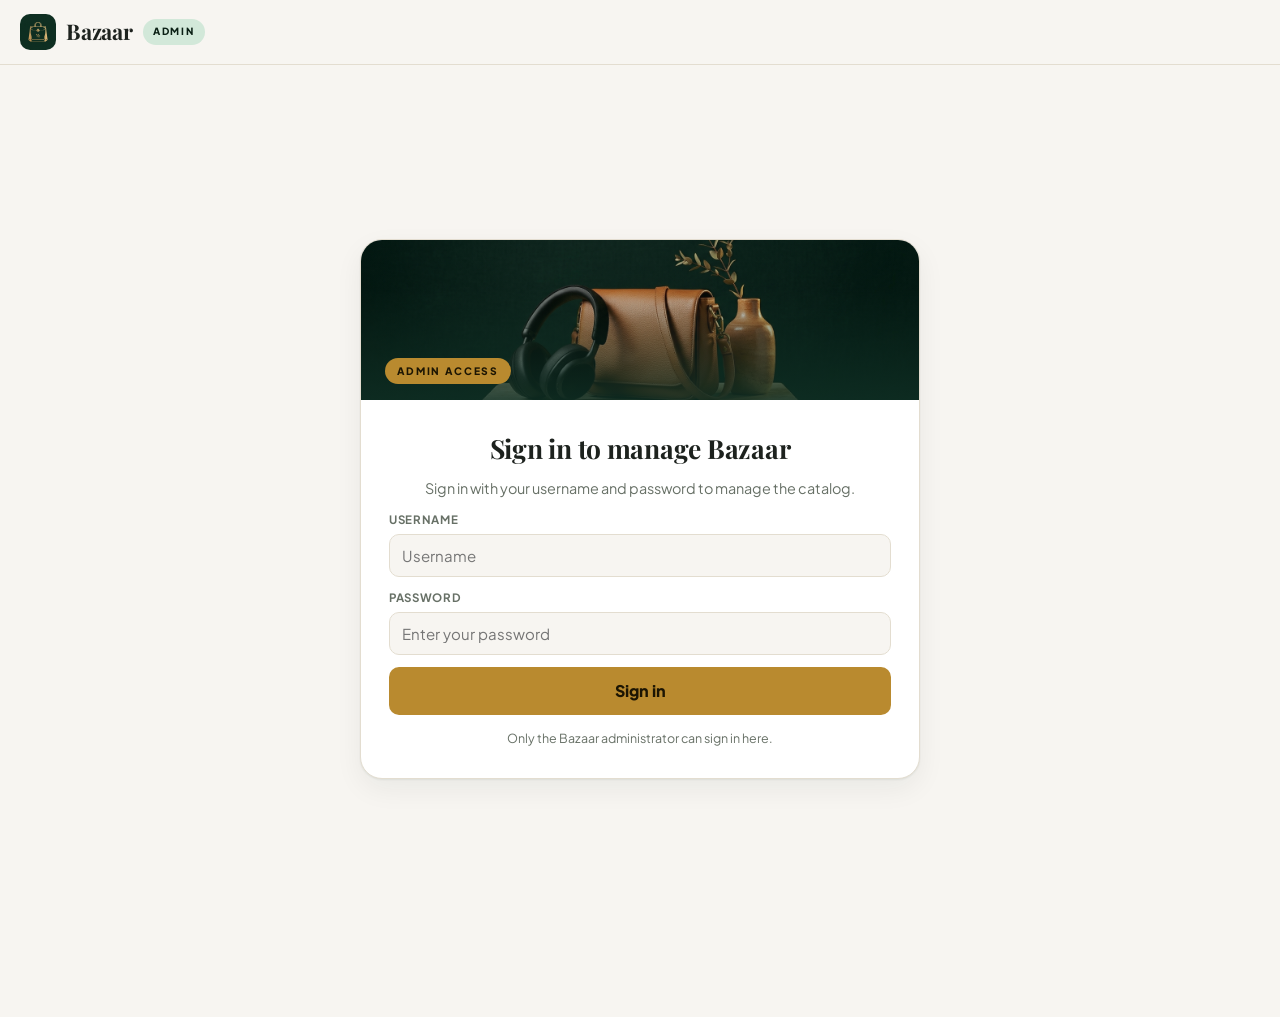
==== web/admin/index.html @ e6d373ba "Admin: swap Google sign-in for username+password via Supabase Auth - Admin login: 2 fields (Username" ====
<!DOCTYPE html>
<html lang="en">
<head>
<meta charset="UTF-8" />
<meta name="viewport" content="width=device-width, initial-scale=1.0" />
<title>Bazaar — Admin Portal</title>
<meta name="description" content="Bazaar store admin portal: manage products — add, edit and delete, with images." />
<link rel="preconnect" href="https://fonts.googleapis.com" />
<link rel="preconnect" href="https://fonts.gstatic.com" crossorigin />
<link href="https://fonts.googleapis.com/css2?family=Playfair+Display:wght@500;600;700&family=Plus+Jakarta+Sans:wght@400;500;600;700;800&display=swap" rel="stylesheet" />
<link rel="stylesheet" href="style.css" />
</head>
<body>

<header class="site-header">
  <div class="header-inner">
    <a class="brand" href="#/">
      <img src="assets/img_bazaar_icon.jpg" alt="Bazaar icon" />
      Bazaar <span class="brand-tag">Admin</span>
    </a>
    <nav class="nav-tabs" id="nav-tabs" aria-label="Admin"></nav>
  </div>
</header>

<main class="page" id="app"></main>

<div class="toast" id="toast" role="status" aria-live="polite"></div>

<script src="assets/vendor/supabase.js"></script>
<script type="module" src="app.js"></script>
</body>
</html>
---- web/admin/style.css ----
/* ===== Bazaar admin portal ===== */
:root {
  --bg: #f7f5f1;
  --surface: #ffffff;
  --surface-2: #efe9df;
  --ink: #1d221e;
  --muted: #677066;
  --line: #e3ddd0;
  --primary: #14281d;
  --primary-ink: #f5f2e8;
  --primary-container: #d2e8d9;
  --primary-container-ink: #0a1f14;
  --gold: #b98a2f;
  --gold-container: #f6e7c8;
  --gold-container-ink: #2b1e05;
  --terracotta: #b95c3a;
  --terracotta-container: #f8ddd2;
  --terracotta-ink: #3a1205;
  --radius-sm: 10px;
  --radius-md: 16px;
  --radius-lg: 22px;
  --shadow-card: 0 1px 2px rgba(20,40,29,0.07), 0 10px 28px rgba(20,40,29,0.06);
  --font-display: "Playfair Display", Georgia, serif;
  --font-body: "Plus Jakarta Sans", -apple-system, BlinkMacSystemFont, "Segoe UI", sans-serif;
}

@media (prefers-color-scheme: dark) {
  :root {
    --bg: #101512;
    --surface: #18211c;
    --surface-2: #212b25;
    --ink: #e9e6de;
    --muted: #aab4ac;
    --line: #2c362f;
    --primary: #8cd5a9;
    --primary-ink: #0a1f14;
    --primary-container: #14281d;
    --primary-container-ink: #d2e8d9;
    --gold: #e5c47f;
    --gold-container: #2b1e05;
    --gold-container-ink: #f6e7c8;
    --terracotta: #e89a7b;
    --terracotta-container: #3a1205;
    --terracotta-ink: #f8ddd2;
    --shadow-card: 0 1px 2px rgba(0,0,0,0.4), 0 10px 30px rgba(0,0,0,0.35);
  }
}

* { box-sizing: border-box; }

body {
  margin: 0;
  background: var(--bg);
  color: var(--ink);
  font-family: var(--font-body);
  -webkit-font-smoothing: antialiased;
  line-height: 1.55;
}

button { font-family: inherit; cursor: pointer; }
img { max-width: 100%; display: block; }

.site-header {
  position: sticky; top: 0; z-index: 50;
  background: color-mix(in srgb, var(--bg) 84%, transparent);
  backdrop-filter: blur(14px);
  -webkit-backdrop-filter: blur(14px);
  border-bottom: 1px solid var(--line);
}
.header-inner {
  max-width: 1280px; margin: 0 auto; padding: 0 20px;
  height: 64px; display: flex; align-items: center; gap: 14px;
}
.brand {
  display: flex; align-items: center; gap: 10px; text-decoration: none; 
  color: var(--ink); font-family: var(--font-display); font-weight: 700; font-size: 1.35rem; letter-spacing: -0.01em; flex-shrink: 0;
}
.brand img { width: 36px; height: 36px; border-radius: 10px; object-fit: cover; }
.brand-tag {
  font-family: var(--font-body); font-size: 0.62rem; font-weight: 800; letter-spacing: 0.18em; text-transform: uppercase;
  color: var(--primary-container-ink); background: var(--primary-container); padding: 5px 10px; border-radius: 999px;
}
.nav-tabs { display: flex; gap: 4px; margin-left: auto; }
.nav-tab {
  border: 0; background: transparent; color: var(--muted); font-weight: 600; font-size: 0.86rem;
  padding: 8px 15px; border-radius: 999px; display: inline-flex; align-items: center; gap: 7px; transition: background .16s, color .16s;
}
.nav-tab:hover { color: var(--ink); background: var(--surface-2); }
.nav-tab.active { color: var(--primary); background: var(--primary-container); }
.nav-tab svg { width: 15px; height: 15px; }
.user-chip { display: flex; align-items: center; gap: 9px; margin-left: 10px; padding-left: 14px; border-left: 1px solid var(--line); }
.user-chip .avatar { width: 34px; height: 34px; border-radius: 50%; background: var(--primary); color: var(--primary-ink); display: flex; align-items: center; justify-content: center; font-weight: 700; overflow: hidden; flex-shrink: 0; }
.user-chip .avatar img { width: 100%; height: 100%; object-fit: cover; }
.user-chip .who { line-height: 1.25; max-width: 140px; }
.user-chip .who .name { font-size: 0.78rem; font-weight: 600; white-space: nowrap; overflow: hidden; text-overflow: ellipsis; }
.user-chip .who .role { font-size: 0.66rem; color: var(--muted); white-space: nowrap; overflow: hidden; text-overflow: ellipsis; }
.icon-btn { width: 34px; height: 34px; border-radius: 50%; border: 1px solid var(--line); background: var(--surface); color: var(--muted); display: inline-flex; align-items: center; justify-content: center; transition: color .18s, border-color .18s; flex-shrink: 0; }
.icon-btn:hover { color: var(--terracotta); border-color: var(--terracotta); }
.icon-btn svg { width: 15px; height: 15px; }

.page { max-width: 1280px; margin: 0 auto; padding: 26px 20px 88px; }

/* ---------- Gate ---------- */
.gate-wrap { min-height: calc(100vh - 64px); display: flex; align-items: center; justify-content: center; padding: 32px 20px; }
.gate-card { max-width: 560px; width: 100%; background: var(--surface); border: 1px solid var(--line); border-radius: var(--radius-lg); box-shadow: var(--shadow-card); overflow: hidden; }
.gate-card .hero-top { position: relative; height: 160px; }
.gate-card .hero-top img { width: 100%; height: 100%; object-fit: cover; }
.gate-card .hero-top .scrim { position: absolute; inset: 0; background: linear-gradient(180deg, rgba(15,47,36,0.12) 30%, rgba(15,47,36,0.86) 100%); }
.gate-card .hero-top .pill { position: absolute; left: 24px; bottom: 16px; background: var(--gold); color: #1c1503; font-size: 0.64rem; font-weight: 800; letter-spacing: .18em; text-transform: uppercase; padding: 5px 12px; border-radius: 999px; }
.gate-card .content { padding: 24px 28px 30px; text-align: center; }
.gate-card h1 { font-family: var(--font-display); font-size: 1.65rem; margin: 4px 0 8px; letter-spacing: -0.01em; }
.gate-card p.sub { color: var(--muted); font-size: 0.9rem; margin: 0 0 18px; }
.gate-err { color: var(--terracotta); font-size: 0.84rem; margin: 12px 0 0; display: none; }
.gate-err.show { display: block; }

.setup-form { display: flex; flex-direction: column; gap: 12px; text-align: left; }
.field label { display: block; font-size: 0.72rem; font-weight: 700; letter-spacing: 0.06em; text-transform: uppercase; color: var(--muted); margin-bottom: 5px; }
.field input, .field select, .field textarea { width: 100%; border: 1px solid var(--line); background: var(--bg); color: var(--ink); border-radius: var(--radius-sm); padding: 11px 12px; font-size: 0.94rem; font-family: inherit; outline: 0; transition: border-color .16s, box-shadow .16s; }
.field input:focus, .field select:focus, .field textarea:focus { border-color: var(--gold); box-shadow: 0 0 0 3px color-mix(in srgb, var(--gold) 25%, transparent); }
.field .hint { font-size: 0.75rem; color: var(--muted); margin: 4px 0 0; }
.primary-btn { border: 0; background: var(--gold); color: #1c1503; padding: 13px 18px; border-radius: var(--radius-sm); font-weight: 800; font-size: 0.94rem; transition: transform .16s, box-shadow .16s; }
.primary-btn:hover { box-shadow: 0 6px 18px color-mix(in srgb, var(--gold) 42%, transparent); transform: translateY(-1px); }
.primary-btn:disabled { opacity: .55; cursor: not-allowed; transform: none; box-shadow: none; }
.secondary-btn { border: 1px solid var(--line); background: transparent; color: var(--ink); padding: 10px 16px; border-radius: var(--radius-sm); font-weight: 700; font-size: 0.86rem; transition: border-color .16s, color .16s; }
.secondary-btn:hover { border-color: var(--muted); }
.wide { width: 100%; }

/* ---------- Dashboard ---------- */
.dash-head { display: flex; align-items: center; justify-content: space-between; gap: 14px; flex-wrap: wrap; margin-bottom: 18px; }
.dash-head h1 { font-family: var(--font-display); font-size: 1.7rem; font-weight: 600; margin: 0; letter-spacing: -0.01em; }
.dash-head p { margin: 3px 0 0; color: var(--muted); font-size: 0.9rem; }
.kpis { display: grid; grid-template-columns: repeat(3, 1fr); gap: 12px; margin-bottom: 20px; }
@media (max-width: 700px) { .kpis { grid-template-columns: 1fr; } }
.kpi { background: var(--surface); border: 1px solid var(--line); border-radius: var(--radius-md); padding: 16px 18px; box-shadow: var(--shadow-card); }
.kpi .label { font-size: 0.7rem; font-weight: 800; letter-spacing: 0.14em; text-transform: uppercase; color: var(--muted); }
.kpi .value { font-family: var(--font-display); font-size: 1.6rem; font-weight: 600; margin-top: 6px; }
.kpi .value small { font-size: 0.72rem; color: var(--muted); font-family: var(--font-body); font-weight: 600; letter-spacing: 0; }

.tab-row { display: flex; gap: 8px; margin-bottom: 18px; flex-wrap: wrap; }
.tab-btn { border: 1px solid var(--line); background: var(--surface); color: var(--muted); border-radius: 999px; padding: 9px 17px; font-weight: 700; font-size: 0.86rem; transition: all .16s; }
.tab-btn.active { background: var(--primary); border-color: var(--primary); color: var(--primary-ink); }

.section-title { display: flex; align-items: center; justify-content: space-between; gap: 12px; margin: 0 0 12px; flex-wrap: wrap; }
.section-title h2 { font-family: var(--font-display); font-size: 1.25rem; font-weight: 600; margin: 0; }

.admin-banner { border-radius: var(--radius-md); padding: 14px 18px; margin-bottom: 16px; font-size: 0.88rem; font-weight: 600; border: 1px solid; }
.admin-banner.off { background: var(--terracotta-container); border-color: var(--terracotta); color: var(--terracotta-ink); }
.admin-banner.on { background: var(--primary-container); border-color: var(--primary); color: var(--primary-container-ink); }

.product-row { display: flex; gap: 14px; align-items: center; background: var(--surface); border: 1px solid var(--line); border-radius: var(--radius-md); padding: 12px 14px; margin-bottom: 10px; box-shadow: var(--shadow-card); }
.product-row img { width: 62px; height: 52px; border-radius: var(--radius-sm); object-fit: cover; background: var(--surface-2); flex-shrink: 0; }
.product-row .info { flex: 1; min-width: 0; }
.product-row .t { font-weight: 700; font-size: 0.95rem; line-height: 1.3; }
.product-row .m { color: var(--muted); font-size: 0.78rem; margin-top: 3px; display: flex; gap: 10px; flex-wrap: wrap; }
.product-row .m b { color: var(--gold); font-weight: 800; }
.product-row .actions { display: flex; gap: 8px; align-items: center; flex-shrink: 0; }
.toggle-btn { border: 1px solid var(--line); background: var(--surface); border-radius: 999px; padding: 6px 13px; font-size: 0.76rem; font-weight: 700; color: var(--muted); transition: all .16s; }
.toggle-btn.on { background: var(--primary); border-color: var(--primary); color: var(--primary-ink); }
.icon-mini { width: 36px; height: 36px; border-radius: 10px; border: 1px solid var(--line); background: transparent; color: var(--muted); display: inline-flex; align-items: center; justify-content: center; transition: all .16s; }
.icon-mini:hover { color: var(--gold); border-color: var(--gold); }
.icon-mini.danger:hover { color: var(--terracotta); border-color: var(--terracotta); }
.icon-mini svg { width: 16px; height: 16px; }
.edit-btn { border: 1px solid var(--line); background: transparent; color: var(--muted); border-radius: var(--radius-sm); padding: 8px 13px; font-size: 0.8rem; font-weight: 700; }
.edit-btn:hover { color: var(--gold); border-color: var(--gold); }

/* ---------- Forms (add/edit) ---------- */
.sheet { background: var(--surface); border: 1px solid var(--line); border-radius: var(--radius-md); box-shadow: var(--shadow-card); padding: 18px; margin-bottom: 16px; }
.sheet h3 { font-family: var(--font-display); margin: 0 0 12px; font-size: 1.12rem; font-weight: 600; }
.form-grid { display: grid; grid-template-columns: 1fr 1fr 1fr; gap: 12px; }
@media (max-width: 800px) { .form-grid { grid-template-columns: 1fr; } }
.full { grid-column: 1 / -1; }
.check-row { display: flex; gap: 18px; flex-wrap: wrap; }
.check-row label { display: flex; align-items: center; gap: 8px; font-size: 0.85rem; font-weight: 600; color: var(--muted); cursor: pointer; }
.check-row input { width: 18px; height: 18px; accent-color: var(--gold); }
.form-actions { display: flex; gap: 10px; margin-top: 14px; }

/* ---------- Orders ---------- */
.order-card2 { background: var(--surface); border: 1px solid var(--line); border-radius: var(--radius-md); box-shadow: var(--shadow-card); padding: 14px 16px; margin-bottom: 12px; }
.order-card2 .top { display: flex; align-items: center; gap: 12px; flex-wrap: wrap; }
.order-card2 .oid { font-family: var(--font-display); font-weight: 700; font-size: 1.02rem; }
.order-card2 .date { color: var(--muted); font-size: 0.78rem; }
.order-card2 .meta { color: var(--muted); font-size: 0.82rem; margin: 6px 0; }
.order-card2 .amt { font-weight: 800; color: var(--gold); }
.status-select { border: 1px solid var(--line); background: var(--bg); color: var(--ink); border-radius: 999px; padding: 8px 12px; font-weight: 700; font-size: 0.8rem; font-family: inherit; outline: 0; }

/* ---------- Security tab ---------- */
.security-card { max-width: 620px; }
.security-note { background: var(--surface-2); border: 1px dashed var(--line); border-radius: var(--radius-md); padding: 14px 16px; font-size: 0.83rem; color: var(--muted); margin-top: 16px; line-height: 1.6; }

/* ---------- Toast ---------- */
.toast { position: fixed; left: 50%; bottom: 28px; transform: translateX(-50%) translateY(24px); background: var(--primary); color: var(--primary-ink); padding: 13px 22px; border-radius: var(--radius-md); font-size: 0.9rem; font-weight: 600; box-shadow: 0 12px 40px rgba(0,0,0,0.35); opacity: 0; pointer-events: none; transition: opacity .25s, transform .25s; z-index: 100; max-width: 90vw; text-align: center; }
.toast.show { opacity: 1; transform: translateX(-50%) translateY(0); }
.toast.error { background: var(--terracotta); color: #fff; }

/* ---------- Misc ---------- */
.empty { text-align: center; padding: 46px 22px; color: var(--muted); background: var(--surface); border: 1px dashed var(--line); border-radius: var(--radius-md); }
.empty h3 { font-family: var(--font-display); color: var(--ink); margin: 0 0 8px; font-size: 1.25rem; }
.empty p { margin: 0; font-size: 0.9rem; }
.skel { background: linear-gradient(100deg, var(--surface-2) 30%, var(--surface) 50%, var(--surface-2) 70%); background-size: 200% 100%; animation: shimmer 1.3s infinite; border-radius: var(--radius-md); }
@keyframes shimmer { to { background-position: -200% 0; } }
.skel-row { height: 90px; margin-bottom: 10px; }

/* ===== Signed-in chip ===== */
.signed-in-chip { display: flex; align-items: center; gap: 12px; flex-wrap: wrap; }
.signed-in-email { color: var(--muted); font-size: 0.82rem; font-weight: 600; max-width: 220px; overflow: hidden; text-overflow: ellipsis; white-space: nowrap; }

/* ===== Product form ===== */
.add-row { margin-bottom: 16px; }
.add-row .primary-btn { display: inline-flex; align-items: center; gap: 9px; min-height: 48px; }
.add-row .primary-btn svg { width: 17px; height: 17px; }
.image-grid { display: grid; grid-template-columns: repeat(auto-fill, minmax(96px, 1fr)); gap: 10px; margin-top: 6px; }
.image-slot { position: relative; border-radius: var(--radius-sm); overflow: hidden; aspect-ratio: 1 / 1; background: var(--surface-2); border: 1px solid var(--line); }
.image-slot img { width: 100%; height: 100%; object-fit: cover; }
.image-remove { position: absolute; top: 6px; right: 6px; width: 32px; height: 32px; border-radius: 50%; border: 0; background: rgba(20, 24, 20, 0.72); color: #fff; font-size: 1.1rem; line-height: 1; cursor: pointer; display: flex; align-items: center; justify-content: center; transition: background .16s; }
.image-remove:hover { background: var(--terracotta); }
.image-actions { display: flex; align-items: center; gap: 10px; margin: 10px 0 0; flex-wrap: wrap; }
.image-actions .secondary-btn { display: inline-flex; align-items: center; gap: 8px; min-height: 44px; border-style: dashed; }
.image-actions .secondary-btn svg { width: 16px; height: 16px; }
#f-add-images:disabled { opacity: .45; cursor: not-allowed; }
.field .hint { font-size: 0.76rem; color: var(--muted); margin: 6px 0 0; line-height: 1.5; }
.image-count { font-weight: 700; color: var(--ink); }
.danger { color: var(--terracotta) !important; border-color: var(--terracotta) !important; }
.danger:hover { color: var(--terracotta-ink) !important; background: var(--terracotta-container) !important; }

/* ===== Forms responsive ===== */
@media (max-width: 800px) {
  .form-grid { grid-template-columns: 1fr; }
  .product-row { flex-wrap: wrap; gap: 10px; }
  .product-row .actions { width: 100%; justify-content: flex-end; padding-left: 76px; }
  .image-grid { grid-template-columns: repeat(3, 1fr); }
}
@media (max-width: 480px) {
  .image-grid { grid-template-columns: 1fr 1fr; }
  .signed-in-chip { width: 100%; justify-content: space-between; }
}

/* ===== Bottom padding so floating content never overlaps ===== */
.page { padding-bottom: 90px; }

/* ===== Sign-in form (username + password only) ===== */
.gate-form { display: flex; flex-direction: column; gap: 12px; text-align: left; }
.gate-form .field label { display: block; font-size: 0.72rem; font-weight: 700; letter-spacing: 0.06em; text-transform: uppercase; color: var(--muted); margin-bottom: 5px; }
.gate-form .primary-btn { width: 100%; min-height: 48px; font-size: 1rem; padding: 13px 18px; }
.gate-form .hint { text-align: center; font-size: 0.78rem; color: var(--muted); margin: 2px 0 0; }
.gate-form .sub { font-size: 0.9rem; color: var(--muted); text-align: center; margin: 0 0 4px; }
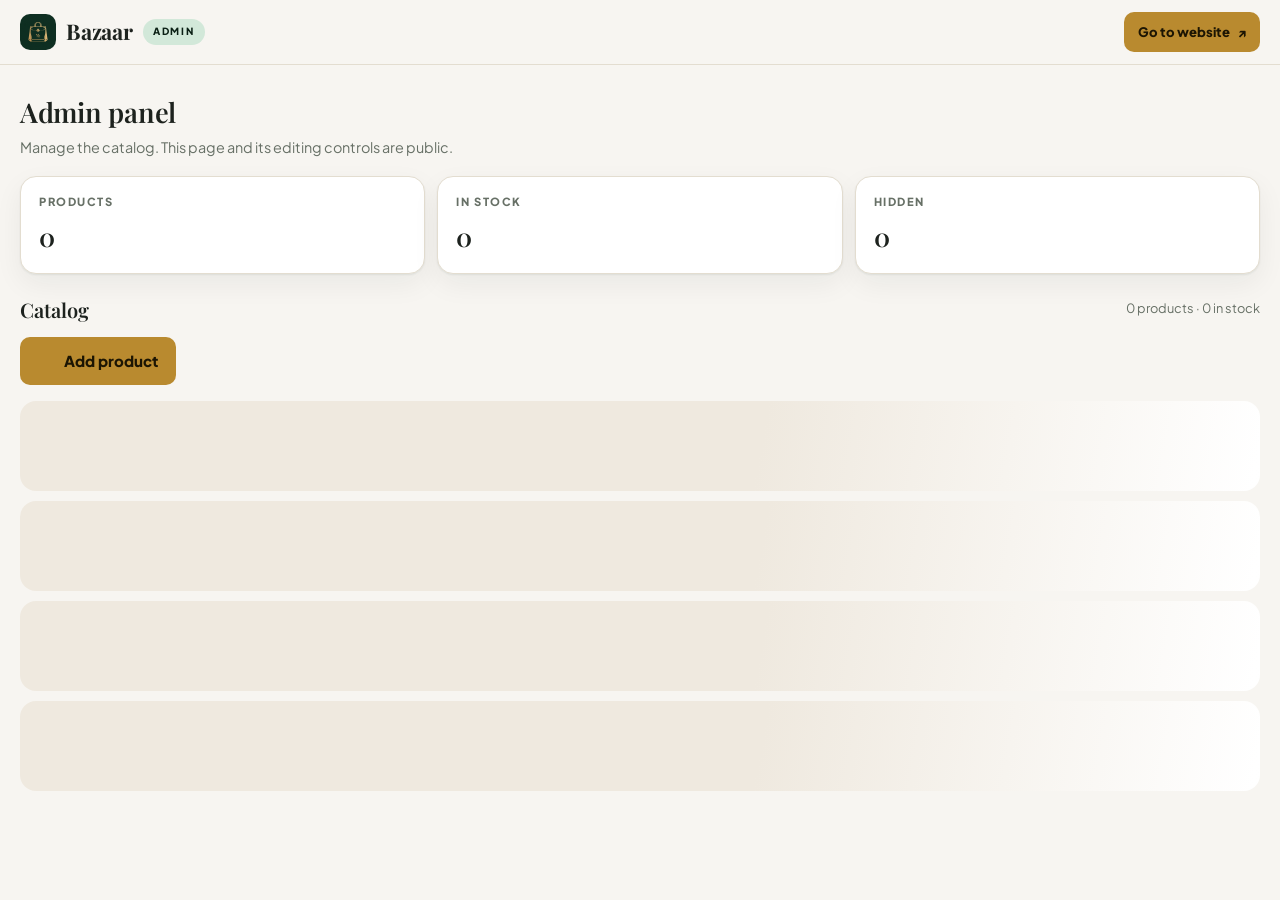
==== commit e4f984a1: "Connect storefront to Supabase catalog and add categories Co-authored-by: arena-agent <297053741+are" ====
--- a/web/admin/index.html
+++ b/web/admin/index.html
@@ -18,7 +18,7 @@
       <img src="assets/img_bazaar_icon.jpg" alt="Bazaar icon" />
       Bazaar <span class="brand-tag">Admin</span>
     </a>
-    <nav class="nav-tabs" id="nav-tabs" aria-label="Admin"></nav>
+    <a class="primary-btn store-link" href="https://bazaar-website-min955379-6910.vercel.app/" aria-label="Go to the Bazaar customer website">Go to website <span aria-hidden="true">↗</span></a>
   </div>
 </header>
 
--- a/web/admin/style.css
+++ b/web/admin/style.css
@@ -120,6 +120,9 @@
 .field .hint { font-size: 0.75rem; color: var(--muted); margin: 4px 0 0; }
 .primary-btn { border: 0; background: var(--gold); color: #1c1503; padding: 13px 18px; border-radius: var(--radius-sm); font-weight: 800; font-size: 0.94rem; transition: transform .16s, box-shadow .16s; }
 .primary-btn:hover { box-shadow: 0 6px 18px color-mix(in srgb, var(--gold) 42%, transparent); transform: translateY(-1px); }
+.store-link { margin-left: auto; display: inline-flex; align-items: center; gap: 7px; text-decoration: none; white-space: nowrap; padding: 10px 14px; font-size: .82rem; }
+.store-link:focus-visible { outline: 3px solid var(--primary); outline-offset: 3px; }
+@media (max-width: 360px) { .header-inner { padding-inline: 12px; gap: 8px; } .brand { font-size: 1.1rem; gap: 6px; } .brand-tag { padding: 4px 7px; letter-spacing: .1em; } .store-link { padding: 9px 10px; font-size: .76rem; } }
 .primary-btn:disabled { opacity: .55; cursor: not-allowed; transform: none; box-shadow: none; }
 .secondary-btn { border: 1px solid var(--line); background: transparent; color: var(--ink); padding: 10px 16px; border-radius: var(--radius-sm); font-weight: 700; font-size: 0.86rem; transition: border-color .16s, color .16s; }
 .secondary-btn:hover { border-color: var(--muted); }
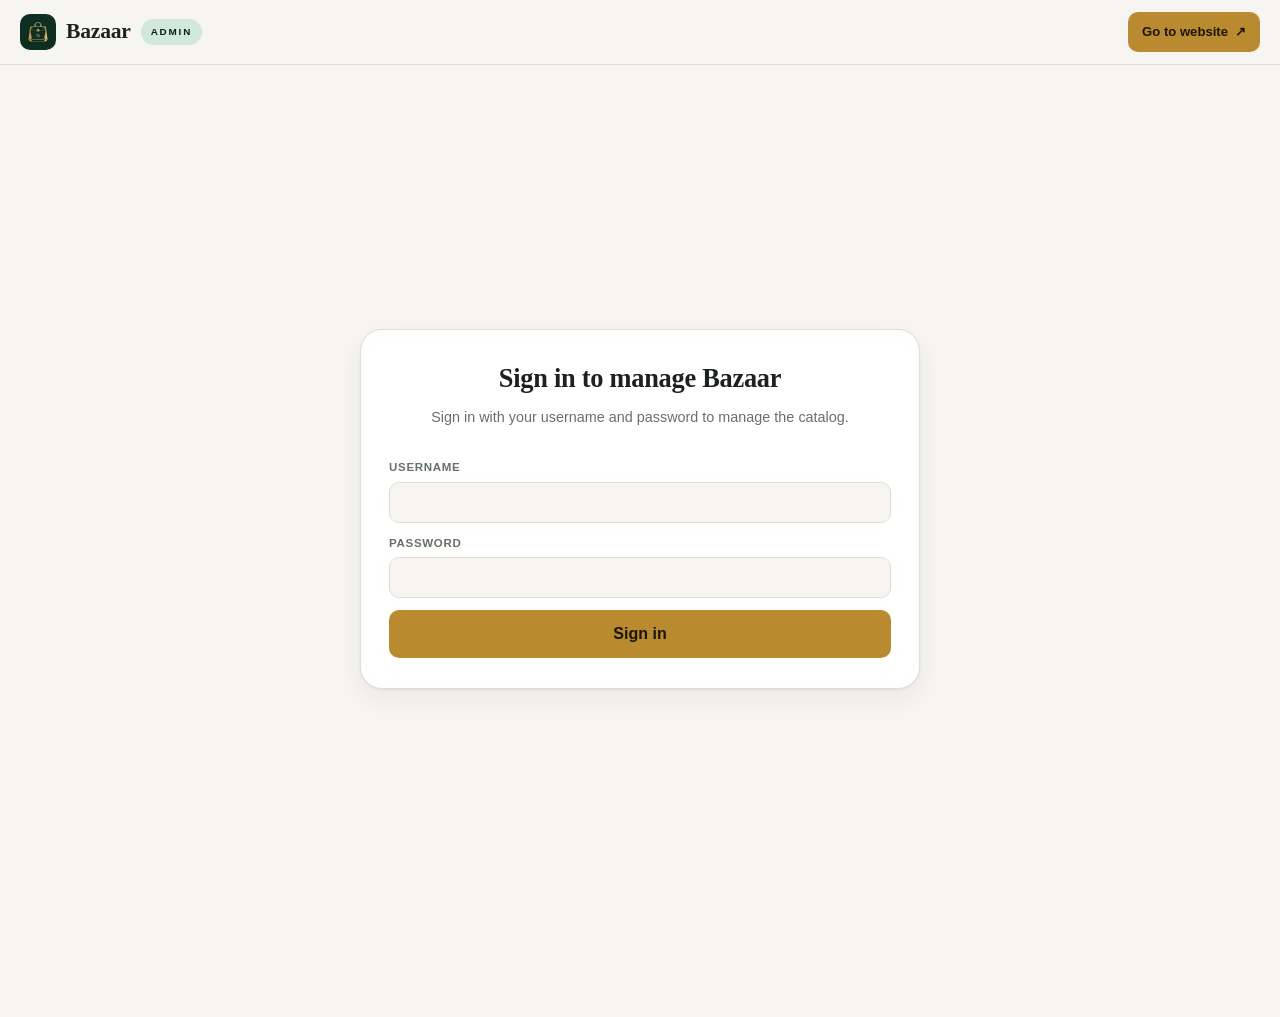
==== commit 317d2dc9: "Restore authenticated admin and restrict catalog writes Co-authored-by: arena-agent <297053741+arena" ====
--- a/web/admin/index.html
+++ b/web/admin/index.html
@@ -5,9 +5,6 @@
 <meta name="viewport" content="width=device-width, initial-scale=1.0" />
 <title>Bazaar — Admin Portal</title>
 <meta name="description" content="Bazaar store admin portal: manage products — add, edit and delete, with images." />
-<link rel="preconnect" href="https://fonts.googleapis.com" />
-<link rel="preconnect" href="https://fonts.gstatic.com" crossorigin />
-<link href="https://fonts.googleapis.com/css2?family=Playfair+Display:wght@500;600;700&family=Plus+Jakarta+Sans:wght@400;500;600;700;800&display=swap" rel="stylesheet" />
 <link rel="stylesheet" href="style.css" />
 </head>
 <body>
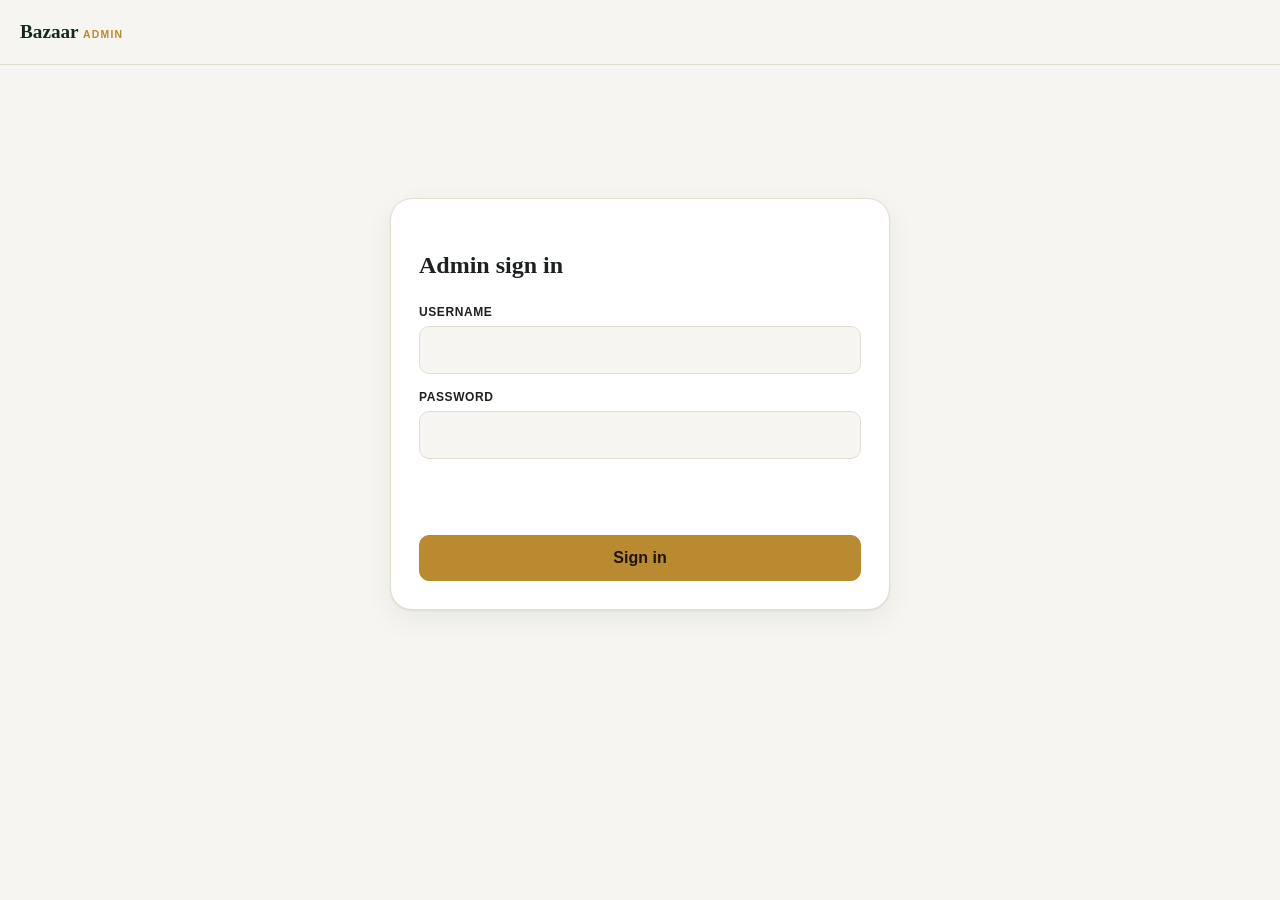
==== commit efcd1420: "Rebuild admin interface with authenticated catalog management Co-authored-by: arena-agent <297053741" ====
--- a/web/admin/index.html
+++ b/web/admin/index.html
@@ -1,29 +1,9 @@
-<!DOCTYPE html>
-<html lang="en">
-<head>
-<meta charset="UTF-8" />
-<meta name="viewport" content="width=device-width, initial-scale=1.0" />
-<title>Bazaar — Admin Portal</title>
-<meta name="description" content="Bazaar store admin portal: manage products — add, edit and delete, with images." />
-<link rel="stylesheet" href="style.css" />
-</head>
+<!doctype html>
+<html lang="en"><head><meta charset="utf-8"><meta name="viewport" content="width=device-width,initial-scale=1"><meta name="robots" content="noindex,nofollow"><title>Bazaar Admin</title><link rel="stylesheet" href="style.css"></head>
 <body>
-
-<header class="site-header">
-  <div class="header-inner">
-    <a class="brand" href="#/">
-      <img src="assets/img_bazaar_icon.jpg" alt="Bazaar icon" />
-      Bazaar <span class="brand-tag">Admin</span>
-    </a>
-    <a class="primary-btn store-link" href="https://bazaar-website-min955379-6910.vercel.app/" aria-label="Go to the Bazaar customer website">Go to website <span aria-hidden="true">↗</span></a>
-  </div>
-</header>
-
-<main class="page" id="app"></main>
-
-<div class="toast" id="toast" role="status" aria-live="polite"></div>
-
-<script src="assets/vendor/supabase.js"></script>
-<script type="module" src="app.js"></script>
-</body>
-</html>
+<header class="site-header"><div class="header-inner"><span class="brand">Bazaar <span class="brand-tag">Admin</span></span><button id="sign-out" class="secondary-btn" type="button" hidden>Sign out</button></div></header>
+<main class="page">
+<section id="login" class="gate-wrap"><div class="gate-card"><div class="content"><h1>Admin sign in</h1><form id="login-form" class="gate-form"><div class="field"><label for="username">Username</label><input id="username" autocomplete="username" autocapitalize="none" required></div><div class="field"><label for="password">Password</label><input id="password" type="password" autocomplete="current-password" required></div><p id="login-error" class="message error" role="alert"></p><button id="login-button" class="primary-btn" disabled>Checking session…</button></form></div></div></section>
+<section id="dashboard" hidden><div class="dash-head"><div><h1>Admin panel</h1><p>Manage the catalog securely.</p></div><button id="add" type="button" class="primary-btn">Add product</button></div><div class="kpis"><div class="kpi"><div class="label">Products</div><div id="total-count" class="value">0</div></div><div class="kpi"><div class="label">In stock</div><div id="stock-count" class="value">0</div></div><div class="kpi"><div class="label">Out of stock</div><div id="out-count" class="value">0</div></div></div><p id="list-message" class="message" role="status"></p><div id="product-list"></div>
+<form id="product-form" class="editor" hidden><h2 id="form-title">Add product</h2><div class="form-grid"><div class="field"><label for="name">Name</label><input id="name" maxlength="120" minlength="2" required></div><div class="field"><label for="price">Price (PKR)</label><input id="price" type="number" min="0.01" max="10000000" step="0.01" required></div></div><div class="field"><label for="description">Description</label><textarea id="description" rows="4" required></textarea></div><label class="stock-check"><input id="in-stock" type="checkbox" checked> In stock</label><div class="field"><label for="photos">Product photos (2 to 3)</label><input id="photos" type="file" accept="image/jpeg,image/png,image/webp,image/heic,image/heif" multiple><p class="hint">Photos are compressed before upload. Add at least two.</p><div id="image-list" class="image-grid"></div></div><p id="form-error" class="message error" role="alert"></p><div class="form-actions"><button id="save" type="submit" class="primary-btn">Save product</button><button id="cancel" type="button" class="secondary-btn">Cancel</button></div></form></section>
+</main><script src="assets/vendor/supabase.js"></script><script type="module" src="app.js"></script></body></html>
--- a/web/admin/style.css
+++ b/web/admin/style.css
@@ -1,248 +1 @@
-/* ===== Bazaar admin portal ===== */
-:root {
-  --bg: #f7f5f1;
-  --surface: #ffffff;
-  --surface-2: #efe9df;
-  --ink: #1d221e;
-  --muted: #677066;
-  --line: #e3ddd0;
-  --primary: #14281d;
-  --primary-ink: #f5f2e8;
-  --primary-container: #d2e8d9;
-  --primary-container-ink: #0a1f14;
-  --gold: #b98a2f;
-  --gold-container: #f6e7c8;
-  --gold-container-ink: #2b1e05;
-  --terracotta: #b95c3a;
-  --terracotta-container: #f8ddd2;
-  --terracotta-ink: #3a1205;
-  --radius-sm: 10px;
-  --radius-md: 16px;
-  --radius-lg: 22px;
-  --shadow-card: 0 1px 2px rgba(20,40,29,0.07), 0 10px 28px rgba(20,40,29,0.06);
-  --font-display: "Playfair Display", Georgia, serif;
-  --font-body: "Plus Jakarta Sans", -apple-system, BlinkMacSystemFont, "Segoe UI", sans-serif;
-}
-
-@media (prefers-color-scheme: dark) {
-  :root {
-    --bg: #101512;
-    --surface: #18211c;
-    --surface-2: #212b25;
-    --ink: #e9e6de;
-    --muted: #aab4ac;
-    --line: #2c362f;
-    --primary: #8cd5a9;
-    --primary-ink: #0a1f14;
-    --primary-container: #14281d;
-    --primary-container-ink: #d2e8d9;
-    --gold: #e5c47f;
-    --gold-container: #2b1e05;
-    --gold-container-ink: #f6e7c8;
-    --terracotta: #e89a7b;
-    --terracotta-container: #3a1205;
-    --terracotta-ink: #f8ddd2;
-    --shadow-card: 0 1px 2px rgba(0,0,0,0.4), 0 10px 30px rgba(0,0,0,0.35);
-  }
-}
-
-* { box-sizing: border-box; }
-
-body {
-  margin: 0;
-  background: var(--bg);
-  color: var(--ink);
-  font-family: var(--font-body);
-  -webkit-font-smoothing: antialiased;
-  line-height: 1.55;
-}
-
-button { font-family: inherit; cursor: pointer; }
-img { max-width: 100%; display: block; }
-
-.site-header {
-  position: sticky; top: 0; z-index: 50;
-  background: color-mix(in srgb, var(--bg) 84%, transparent);
-  backdrop-filter: blur(14px);
-  -webkit-backdrop-filter: blur(14px);
-  border-bottom: 1px solid var(--line);
-}
-.header-inner {
-  max-width: 1280px; margin: 0 auto; padding: 0 20px;
-  height: 64px; display: flex; align-items: center; gap: 14px;
-}
-.brand {
-  display: flex; align-items: center; gap: 10px; text-decoration: none; 
-  color: var(--ink); font-family: var(--font-display); font-weight: 700; font-size: 1.35rem; letter-spacing: -0.01em; flex-shrink: 0;
-}
-.brand img { width: 36px; height: 36px; border-radius: 10px; object-fit: cover; }
-.brand-tag {
-  font-family: var(--font-body); font-size: 0.62rem; font-weight: 800; letter-spacing: 0.18em; text-transform: uppercase;
-  color: var(--primary-container-ink); background: var(--primary-container); padding: 5px 10px; border-radius: 999px;
-}
-.nav-tabs { display: flex; gap: 4px; margin-left: auto; }
-.nav-tab {
-  border: 0; background: transparent; color: var(--muted); font-weight: 600; font-size: 0.86rem;
-  padding: 8px 15px; border-radius: 999px; display: inline-flex; align-items: center; gap: 7px; transition: background .16s, color .16s;
-}
-.nav-tab:hover { color: var(--ink); background: var(--surface-2); }
-.nav-tab.active { color: var(--primary); background: var(--primary-container); }
-.nav-tab svg { width: 15px; height: 15px; }
-.user-chip { display: flex; align-items: center; gap: 9px; margin-left: 10px; padding-left: 14px; border-left: 1px solid var(--line); }
-.user-chip .avatar { width: 34px; height: 34px; border-radius: 50%; background: var(--primary); color: var(--primary-ink); display: flex; align-items: center; justify-content: center; font-weight: 700; overflow: hidden; flex-shrink: 0; }
-.user-chip .avatar img { width: 100%; height: 100%; object-fit: cover; }
-.user-chip .who { line-height: 1.25; max-width: 140px; }
-.user-chip .who .name { font-size: 0.78rem; font-weight: 600; white-space: nowrap; overflow: hidden; text-overflow: ellipsis; }
-.user-chip .who .role { font-size: 0.66rem; color: var(--muted); white-space: nowrap; overflow: hidden; text-overflow: ellipsis; }
-.icon-btn { width: 34px; height: 34px; border-radius: 50%; border: 1px solid var(--line); background: var(--surface); color: var(--muted); display: inline-flex; align-items: center; justify-content: center; transition: color .18s, border-color .18s; flex-shrink: 0; }
-.icon-btn:hover { color: var(--terracotta); border-color: var(--terracotta); }
-.icon-btn svg { width: 15px; height: 15px; }
-
-.page { max-width: 1280px; margin: 0 auto; padding: 26px 20px 88px; }
-
-/* ---------- Gate ---------- */
-.gate-wrap { min-height: calc(100vh - 64px); display: flex; align-items: center; justify-content: center; padding: 32px 20px; }
-.gate-card { max-width: 560px; width: 100%; background: var(--surface); border: 1px solid var(--line); border-radius: var(--radius-lg); box-shadow: var(--shadow-card); overflow: hidden; }
-.gate-card .hero-top { position: relative; height: 160px; }
-.gate-card .hero-top img { width: 100%; height: 100%; object-fit: cover; }
-.gate-card .hero-top .scrim { position: absolute; inset: 0; background: linear-gradient(180deg, rgba(15,47,36,0.12) 30%, rgba(15,47,36,0.86) 100%); }
-.gate-card .hero-top .pill { position: absolute; left: 24px; bottom: 16px; background: var(--gold); color: #1c1503; font-size: 0.64rem; font-weight: 800; letter-spacing: .18em; text-transform: uppercase; padding: 5px 12px; border-radius: 999px; }
-.gate-card .content { padding: 24px 28px 30px; text-align: center; }
-.gate-card h1 { font-family: var(--font-display); font-size: 1.65rem; margin: 4px 0 8px; letter-spacing: -0.01em; }
-.gate-card p.sub { color: var(--muted); font-size: 0.9rem; margin: 0 0 18px; }
-.gate-err { color: var(--terracotta); font-size: 0.84rem; margin: 12px 0 0; display: none; }
-.gate-err.show { display: block; }
-
-.setup-form { display: flex; flex-direction: column; gap: 12px; text-align: left; }
-.field label { display: block; font-size: 0.72rem; font-weight: 700; letter-spacing: 0.06em; text-transform: uppercase; color: var(--muted); margin-bottom: 5px; }
-.field input, .field select, .field textarea { width: 100%; border: 1px solid var(--line); background: var(--bg); color: var(--ink); border-radius: var(--radius-sm); padding: 11px 12px; font-size: 0.94rem; font-family: inherit; outline: 0; transition: border-color .16s, box-shadow .16s; }
-.field input:focus, .field select:focus, .field textarea:focus { border-color: var(--gold); box-shadow: 0 0 0 3px color-mix(in srgb, var(--gold) 25%, transparent); }
-.field .hint { font-size: 0.75rem; color: var(--muted); margin: 4px 0 0; }
-.primary-btn { border: 0; background: var(--gold); color: #1c1503; padding: 13px 18px; border-radius: var(--radius-sm); font-weight: 800; font-size: 0.94rem; transition: transform .16s, box-shadow .16s; }
-.primary-btn:hover { box-shadow: 0 6px 18px color-mix(in srgb, var(--gold) 42%, transparent); transform: translateY(-1px); }
-.store-link { margin-left: auto; display: inline-flex; align-items: center; gap: 7px; text-decoration: none; white-space: nowrap; padding: 10px 14px; font-size: .82rem; }
-.store-link:focus-visible { outline: 3px solid var(--primary); outline-offset: 3px; }
-@media (max-width: 360px) { .header-inner { padding-inline: 12px; gap: 8px; } .brand { font-size: 1.1rem; gap: 6px; } .brand-tag { padding: 4px 7px; letter-spacing: .1em; } .store-link { padding: 9px 10px; font-size: .76rem; } }
-.primary-btn:disabled { opacity: .55; cursor: not-allowed; transform: none; box-shadow: none; }
-.secondary-btn { border: 1px solid var(--line); background: transparent; color: var(--ink); padding: 10px 16px; border-radius: var(--radius-sm); font-weight: 700; font-size: 0.86rem; transition: border-color .16s, color .16s; }
-.secondary-btn:hover { border-color: var(--muted); }
-.wide { width: 100%; }
-
-/* ---------- Dashboard ---------- */
-.dash-head { display: flex; align-items: center; justify-content: space-between; gap: 14px; flex-wrap: wrap; margin-bottom: 18px; }
-.dash-head h1 { font-family: var(--font-display); font-size: 1.7rem; font-weight: 600; margin: 0; letter-spacing: -0.01em; }
-.dash-head p { margin: 3px 0 0; color: var(--muted); font-size: 0.9rem; }
-.kpis { display: grid; grid-template-columns: repeat(3, 1fr); gap: 12px; margin-bottom: 20px; }
-@media (max-width: 700px) { .kpis { grid-template-columns: 1fr; } }
-.kpi { background: var(--surface); border: 1px solid var(--line); border-radius: var(--radius-md); padding: 16px 18px; box-shadow: var(--shadow-card); }
-.kpi .label { font-size: 0.7rem; font-weight: 800; letter-spacing: 0.14em; text-transform: uppercase; color: var(--muted); }
-.kpi .value { font-family: var(--font-display); font-size: 1.6rem; font-weight: 600; margin-top: 6px; }
-.kpi .value small { font-size: 0.72rem; color: var(--muted); font-family: var(--font-body); font-weight: 600; letter-spacing: 0; }
-
-.tab-row { display: flex; gap: 8px; margin-bottom: 18px; flex-wrap: wrap; }
-.tab-btn { border: 1px solid var(--line); background: var(--surface); color: var(--muted); border-radius: 999px; padding: 9px 17px; font-weight: 700; font-size: 0.86rem; transition: all .16s; }
-.tab-btn.active { background: var(--primary); border-color: var(--primary); color: var(--primary-ink); }
-
-.section-title { display: flex; align-items: center; justify-content: space-between; gap: 12px; margin: 0 0 12px; flex-wrap: wrap; }
-.section-title h2 { font-family: var(--font-display); font-size: 1.25rem; font-weight: 600; margin: 0; }
-
-.admin-banner { border-radius: var(--radius-md); padding: 14px 18px; margin-bottom: 16px; font-size: 0.88rem; font-weight: 600; border: 1px solid; }
-.admin-banner.off { background: var(--terracotta-container); border-color: var(--terracotta); color: var(--terracotta-ink); }
-.admin-banner.on { background: var(--primary-container); border-color: var(--primary); color: var(--primary-container-ink); }
-
-.product-row { display: flex; gap: 14px; align-items: center; background: var(--surface); border: 1px solid var(--line); border-radius: var(--radius-md); padding: 12px 14px; margin-bottom: 10px; box-shadow: var(--shadow-card); }
-.product-row img { width: 62px; height: 52px; border-radius: var(--radius-sm); object-fit: cover; background: var(--surface-2); flex-shrink: 0; }
-.product-row .info { flex: 1; min-width: 0; }
-.product-row .t { font-weight: 700; font-size: 0.95rem; line-height: 1.3; }
-.product-row .m { color: var(--muted); font-size: 0.78rem; margin-top: 3px; display: flex; gap: 10px; flex-wrap: wrap; }
-.product-row .m b { color: var(--gold); font-weight: 800; }
-.product-row .actions { display: flex; gap: 8px; align-items: center; flex-shrink: 0; }
-.toggle-btn { border: 1px solid var(--line); background: var(--surface); border-radius: 999px; padding: 6px 13px; font-size: 0.76rem; font-weight: 700; color: var(--muted); transition: all .16s; }
-.toggle-btn.on { background: var(--primary); border-color: var(--primary); color: var(--primary-ink); }
-.icon-mini { width: 36px; height: 36px; border-radius: 10px; border: 1px solid var(--line); background: transparent; color: var(--muted); display: inline-flex; align-items: center; justify-content: center; transition: all .16s; }
-.icon-mini:hover { color: var(--gold); border-color: var(--gold); }
-.icon-mini.danger:hover { color: var(--terracotta); border-color: var(--terracotta); }
-.icon-mini svg { width: 16px; height: 16px; }
-.edit-btn { border: 1px solid var(--line); background: transparent; color: var(--muted); border-radius: var(--radius-sm); padding: 8px 13px; font-size: 0.8rem; font-weight: 700; }
-.edit-btn:hover { color: var(--gold); border-color: var(--gold); }
-
-/* ---------- Forms (add/edit) ---------- */
-.sheet { background: var(--surface); border: 1px solid var(--line); border-radius: var(--radius-md); box-shadow: var(--shadow-card); padding: 18px; margin-bottom: 16px; }
-.sheet h3 { font-family: var(--font-display); margin: 0 0 12px; font-size: 1.12rem; font-weight: 600; }
-.form-grid { display: grid; grid-template-columns: 1fr 1fr 1fr; gap: 12px; }
-@media (max-width: 800px) { .form-grid { grid-template-columns: 1fr; } }
-.full { grid-column: 1 / -1; }
-.check-row { display: flex; gap: 18px; flex-wrap: wrap; }
-.check-row label { display: flex; align-items: center; gap: 8px; font-size: 0.85rem; font-weight: 600; color: var(--muted); cursor: pointer; }
-.check-row input { width: 18px; height: 18px; accent-color: var(--gold); }
-.form-actions { display: flex; gap: 10px; margin-top: 14px; }
-
-/* ---------- Orders ---------- */
-.order-card2 { background: var(--surface); border: 1px solid var(--line); border-radius: var(--radius-md); box-shadow: var(--shadow-card); padding: 14px 16px; margin-bottom: 12px; }
-.order-card2 .top { display: flex; align-items: center; gap: 12px; flex-wrap: wrap; }
-.order-card2 .oid { font-family: var(--font-display); font-weight: 700; font-size: 1.02rem; }
-.order-card2 .date { color: var(--muted); font-size: 0.78rem; }
-.order-card2 .meta { color: var(--muted); font-size: 0.82rem; margin: 6px 0; }
-.order-card2 .amt { font-weight: 800; color: var(--gold); }
-.status-select { border: 1px solid var(--line); background: var(--bg); color: var(--ink); border-radius: 999px; padding: 8px 12px; font-weight: 700; font-size: 0.8rem; font-family: inherit; outline: 0; }
-
-/* ---------- Security tab ---------- */
-.security-card { max-width: 620px; }
-.security-note { background: var(--surface-2); border: 1px dashed var(--line); border-radius: var(--radius-md); padding: 14px 16px; font-size: 0.83rem; color: var(--muted); margin-top: 16px; line-height: 1.6; }
-
-/* ---------- Toast ---------- */
-.toast { position: fixed; left: 50%; bottom: 28px; transform: translateX(-50%) translateY(24px); background: var(--primary); color: var(--primary-ink); padding: 13px 22px; border-radius: var(--radius-md); font-size: 0.9rem; font-weight: 600; box-shadow: 0 12px 40px rgba(0,0,0,0.35); opacity: 0; pointer-events: none; transition: opacity .25s, transform .25s; z-index: 100; max-width: 90vw; text-align: center; }
-.toast.show { opacity: 1; transform: translateX(-50%) translateY(0); }
-.toast.error { background: var(--terracotta); color: #fff; }
-
-/* ---------- Misc ---------- */
-.empty { text-align: center; padding: 46px 22px; color: var(--muted); background: var(--surface); border: 1px dashed var(--line); border-radius: var(--radius-md); }
-.empty h3 { font-family: var(--font-display); color: var(--ink); margin: 0 0 8px; font-size: 1.25rem; }
-.empty p { margin: 0; font-size: 0.9rem; }
-.skel { background: linear-gradient(100deg, var(--surface-2) 30%, var(--surface) 50%, var(--surface-2) 70%); background-size: 200% 100%; animation: shimmer 1.3s infinite; border-radius: var(--radius-md); }
-@keyframes shimmer { to { background-position: -200% 0; } }
-.skel-row { height: 90px; margin-bottom: 10px; }
-
-/* ===== Signed-in chip ===== */
-.signed-in-chip { display: flex; align-items: center; gap: 12px; flex-wrap: wrap; }
-.signed-in-email { color: var(--muted); font-size: 0.82rem; font-weight: 600; max-width: 220px; overflow: hidden; text-overflow: ellipsis; white-space: nowrap; }
-
-/* ===== Product form ===== */
-.add-row { margin-bottom: 16px; }
-.add-row .primary-btn { display: inline-flex; align-items: center; gap: 9px; min-height: 48px; }
-.add-row .primary-btn svg { width: 17px; height: 17px; }
-.image-grid { display: grid; grid-template-columns: repeat(auto-fill, minmax(96px, 1fr)); gap: 10px; margin-top: 6px; }
-.image-slot { position: relative; border-radius: var(--radius-sm); overflow: hidden; aspect-ratio: 1 / 1; background: var(--surface-2); border: 1px solid var(--line); }
-.image-slot img { width: 100%; height: 100%; object-fit: cover; }
-.image-remove { position: absolute; top: 6px; right: 6px; width: 32px; height: 32px; border-radius: 50%; border: 0; background: rgba(20, 24, 20, 0.72); color: #fff; font-size: 1.1rem; line-height: 1; cursor: pointer; display: flex; align-items: center; justify-content: center; transition: background .16s; }
-.image-remove:hover { background: var(--terracotta); }
-.image-actions { display: flex; align-items: center; gap: 10px; margin: 10px 0 0; flex-wrap: wrap; }
-.image-actions .secondary-btn { display: inline-flex; align-items: center; gap: 8px; min-height: 44px; border-style: dashed; }
-.image-actions .secondary-btn svg { width: 16px; height: 16px; }
-#f-add-images:disabled { opacity: .45; cursor: not-allowed; }
-.field .hint { font-size: 0.76rem; color: var(--muted); margin: 6px 0 0; line-height: 1.5; }
-.image-count { font-weight: 700; color: var(--ink); }
-.danger { color: var(--terracotta) !important; border-color: var(--terracotta) !important; }
-.danger:hover { color: var(--terracotta-ink) !important; background: var(--terracotta-container) !important; }
-
-/* ===== Forms responsive ===== */
-@media (max-width: 800px) {
-  .form-grid { grid-template-columns: 1fr; }
-  .product-row { flex-wrap: wrap; gap: 10px; }
-  .product-row .actions { width: 100%; justify-content: flex-end; padding-left: 76px; }
-  .image-grid { grid-template-columns: repeat(3, 1fr); }
-}
-@media (max-width: 480px) {
-  .image-grid { grid-template-columns: 1fr 1fr; }
-  .signed-in-chip { width: 100%; justify-content: space-between; }
-}
-
-/* ===== Bottom padding so floating content never overlaps ===== */
-.page { padding-bottom: 90px; }
-
-/* ===== Sign-in form (username + password only) ===== */
-.gate-form { display: flex; flex-direction: column; gap: 12px; text-align: left; }
-.gate-form .field label { display: block; font-size: 0.72rem; font-weight: 700; letter-spacing: 0.06em; text-transform: uppercase; color: var(--muted); margin-bottom: 5px; }
-.gate-form .primary-btn { width: 100%; min-height: 48px; font-size: 1rem; padding: 13px 18px; }
-.gate-form .hint { text-align: center; font-size: 0.78rem; color: var(--muted); margin: 2px 0 0; }
-.gate-form .sub { font-size: 0.9rem; color: var(--muted); text-align: center; margin: 0 0 4px; }
+:root{--bg:#f7f5f1;--surface:#fff;--ink:#1d221e;--muted:#677066;--line:#e3ddd0;--gold:#b98a2f;--primary:#14281d;--red:#a23426;--shadow:0 1px 2px #14281d12,0 10px 28px #14281d10}*{box-sizing:border-box}body{margin:0;background:var(--bg);color:var(--ink);font-family:-apple-system,BlinkMacSystemFont,"Segoe UI",sans-serif;line-height:1.5}button,input,textarea{font:inherit}button{cursor:pointer;min-height:44px}button:disabled{opacity:.55;cursor:not-allowed}[hidden]{display:none!important}.site-header{border-bottom:1px solid var(--line);background:#f7f5f1}.header-inner{height:64px;max-width:1280px;margin:auto;padding:0 20px;display:flex;align-items:center;justify-content:space-between}.brand{font:700 1.2rem Georgia,serif;color:var(--primary)}.brand-tag{font:700 .65rem sans-serif;letter-spacing:.12em;text-transform:uppercase;color:var(--gold)}.page{max-width:1100px;margin:auto;padding:24px 20px}.gate-wrap{min-height:70vh;display:flex;align-items:center;justify-content:center}.gate-card,.editor{background:var(--surface);border:1px solid var(--line);border-radius:22px;box-shadow:var(--shadow)}.gate-card{width:100%;max-width:500px}.content{padding:28px}.content h1,.dash-head h1,.editor h2{font-family:Georgia,serif}.gate-form,.editor{display:grid;gap:14px}.field label{display:block;font-size:.75rem;font-weight:700;text-transform:uppercase;letter-spacing:.05em;margin-bottom:5px}.field input,.field textarea{width:100%;border:1px solid var(--line);border-radius:10px;background:var(--bg);color:var(--ink);padding:11px;min-height:44px}.field input:focus,.field textarea:focus{outline:2px solid var(--gold)}.primary-btn,.secondary-btn{padding:10px 16px;border-radius:10px;font-weight:700}.primary-btn{background:var(--gold);border:1px solid var(--gold);color:#1c1503}.secondary-btn{background:transparent;border:1px solid var(--line);color:var(--ink)}.dash-head{display:flex;justify-content:space-between;align-items:center;gap:14px;flex-wrap:wrap}.dash-head h1{margin:0}.dash-head p,.hint{color:var(--muted)}.kpis{display:grid;grid-template-columns:repeat(3,1fr);gap:12px;margin:20px 0}.kpi{background:var(--surface);border:1px solid var(--line);border-radius:16px;padding:16px}.label{font-size:.8rem;color:var(--muted)}.value{font-size:1.5rem;font-weight:700}.product-row{display:flex;align-items:center;gap:12px;background:var(--surface);border:1px solid var(--line);border-radius:16px;padding:12px;margin:10px 0}.product-row img{width:62px;height:62px;object-fit:cover;border-radius:10px}.info{flex:1;min-width:0;overflow-wrap:anywhere}.meta{color:var(--muted);font-size:.85rem}.actions,.form-actions{display:flex;gap:8px;flex-wrap:wrap}.editor{margin-top:20px;padding:20px}.editor h2{margin:0}.form-grid{display:grid;grid-template-columns:1fr 1fr;gap:12px}.stock-check{min-height:44px;display:flex;align-items:center;gap:8px}.image-grid{display:grid;grid-template-columns:repeat(auto-fill,minmax(100px,1fr));gap:10px}.image-slot{position:relative}.image-slot img{width:100%;aspect-ratio:1;object-fit:cover;border-radius:10px}.image-slot button{width:100%;margin-top:4px}.message{min-height:1em}.error{color:var(--red)}@media(max-width:600px){.kpis{gap:6px}.kpi{padding:10px}.form-grid{grid-template-columns:1fr}.product-row{flex-wrap:wrap}.actions{width:100%;justify-content:flex-end}}
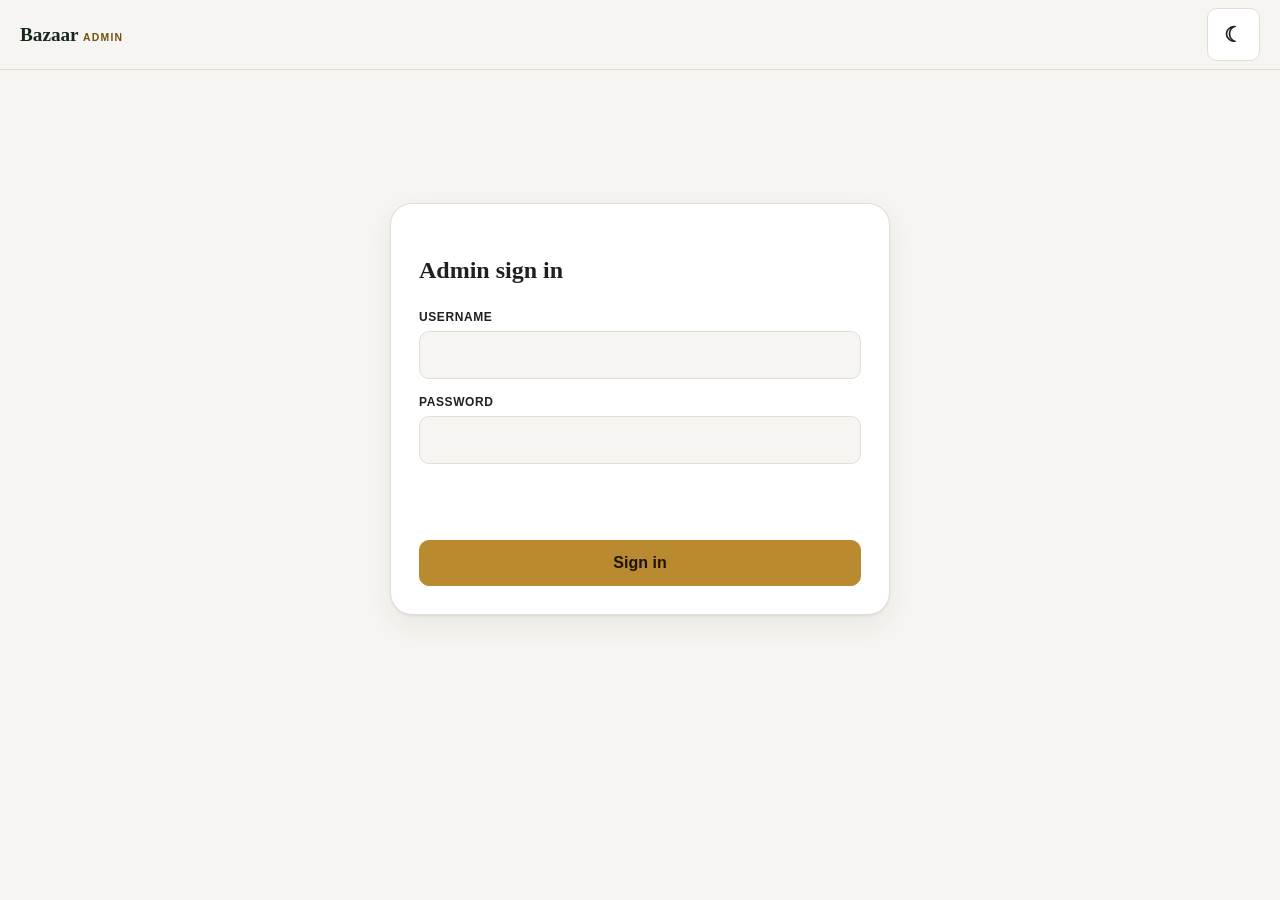
==== commit 35ad364a: "Restore admin themes and protect product save retries Co-authored-by: arena-agent <297053741+arena-a" ====
--- a/web/admin/index.html
+++ b/web/admin/index.html
@@ -1,9 +1,9 @@
 <!doctype html>
-<html lang="en"><head><meta charset="utf-8"><meta name="viewport" content="width=device-width,initial-scale=1"><meta name="robots" content="noindex,nofollow"><title>Bazaar Admin</title><link rel="stylesheet" href="style.css"></head>
+<html lang="en"><head><meta charset="utf-8"><meta name="viewport" content="width=device-width,initial-scale=1"><meta name="robots" content="noindex,nofollow"><title>Bazaar Admin</title><script src="theme.js"></script><link rel="stylesheet" href="style.css"></head>
 <body>
-<header class="site-header"><div class="header-inner"><span class="brand">Bazaar <span class="brand-tag">Admin</span></span><button id="sign-out" class="secondary-btn" type="button" hidden>Sign out</button></div></header>
+<header class="site-header"><div class="header-inner"><span class="brand">Bazaar <span class="brand-tag">Admin</span></span><div class="header-actions"><button id="sign-out" class="secondary-btn" type="button" hidden>Sign out</button><button id="theme-toggle" class="secondary-btn theme-toggle" type="button" aria-label="Switch colour theme" title="Switch colour theme">☀</button></div></div></header>
 <main class="page">
 <section id="login" class="gate-wrap"><div class="gate-card"><div class="content"><h1>Admin sign in</h1><form id="login-form" class="gate-form"><div class="field"><label for="username">Username</label><input id="username" autocomplete="username" autocapitalize="none" required></div><div class="field"><label for="password">Password</label><input id="password" type="password" autocomplete="current-password" required></div><p id="login-error" class="message error" role="alert"></p><button id="login-button" class="primary-btn" disabled>Checking session…</button></form></div></div></section>
-<section id="dashboard" hidden><div class="dash-head"><div><h1>Admin panel</h1><p>Manage the catalog securely.</p></div><button id="add" type="button" class="primary-btn">Add product</button></div><div class="kpis"><div class="kpi"><div class="label">Products</div><div id="total-count" class="value">0</div></div><div class="kpi"><div class="label">In stock</div><div id="stock-count" class="value">0</div></div><div class="kpi"><div class="label">Out of stock</div><div id="out-count" class="value">0</div></div></div><p id="list-message" class="message" role="status"></p><div id="product-list"></div>
+<section id="dashboard" hidden><div id="list-view"><div class="dash-head"><div><h1>Admin panel</h1><p>Manage the catalog securely.</p></div><button id="add" type="button" class="primary-btn">Add product</button></div><div class="kpis"><div class="kpi"><div class="label">Products</div><div id="total-count" class="value">–</div></div><div class="kpi"><div class="label">In stock</div><div id="stock-count" class="value">–</div></div><div class="kpi"><div class="label">Out of stock</div><div id="out-count" class="value">–</div></div></div><p id="list-message" class="message" role="status"></p><button id="retry" class="secondary-btn" type="button" hidden>Retry</button><div id="product-list"></div></div>
 <form id="product-form" class="editor" hidden><h2 id="form-title">Add product</h2><div class="form-grid"><div class="field"><label for="name">Name</label><input id="name" maxlength="120" minlength="2" required></div><div class="field"><label for="price">Price (PKR)</label><input id="price" type="number" min="0.01" max="10000000" step="0.01" required></div></div><div class="field"><label for="description">Description</label><textarea id="description" rows="4" required></textarea></div><label class="stock-check"><input id="in-stock" type="checkbox" checked> In stock</label><div class="field"><label for="photos">Product photos (2 to 3)</label><input id="photos" type="file" accept="image/jpeg,image/png,image/webp,image/heic,image/heif" multiple><p class="hint">Photos are compressed before upload. Add at least two.</p><div id="image-list" class="image-grid"></div></div><p id="form-error" class="message error" role="alert"></p><div class="form-actions"><button id="save" type="submit" class="primary-btn">Save product</button><button id="cancel" type="button" class="secondary-btn">Cancel</button></div></form></section>
 </main><script src="assets/vendor/supabase.js"></script><script type="module" src="app.js"></script></body></html>
--- a/web/admin/style.css
+++ b/web/admin/style.css
@@ -1 +1,17 @@
-:root{--bg:#f7f5f1;--surface:#fff;--ink:#1d221e;--muted:#677066;--line:#e3ddd0;--gold:#b98a2f;--primary:#14281d;--red:#a23426;--shadow:0 1px 2px #14281d12,0 10px 28px #14281d10}*{box-sizing:border-box}body{margin:0;background:var(--bg);color:var(--ink);font-family:-apple-system,BlinkMacSystemFont,"Segoe UI",sans-serif;line-height:1.5}button,input,textarea{font:inherit}button{cursor:pointer;min-height:44px}button:disabled{opacity:.55;cursor:not-allowed}[hidden]{display:none!important}.site-header{border-bottom:1px solid var(--line);background:#f7f5f1}.header-inner{height:64px;max-width:1280px;margin:auto;padding:0 20px;display:flex;align-items:center;justify-content:space-between}.brand{font:700 1.2rem Georgia,serif;color:var(--primary)}.brand-tag{font:700 .65rem sans-serif;letter-spacing:.12em;text-transform:uppercase;color:var(--gold)}.page{max-width:1100px;margin:auto;padding:24px 20px}.gate-wrap{min-height:70vh;display:flex;align-items:center;justify-content:center}.gate-card,.editor{background:var(--surface);border:1px solid var(--line);border-radius:22px;box-shadow:var(--shadow)}.gate-card{width:100%;max-width:500px}.content{padding:28px}.content h1,.dash-head h1,.editor h2{font-family:Georgia,serif}.gate-form,.editor{display:grid;gap:14px}.field label{display:block;font-size:.75rem;font-weight:700;text-transform:uppercase;letter-spacing:.05em;margin-bottom:5px}.field input,.field textarea{width:100%;border:1px solid var(--line);border-radius:10px;background:var(--bg);color:var(--ink);padding:11px;min-height:44px}.field input:focus,.field textarea:focus{outline:2px solid var(--gold)}.primary-btn,.secondary-btn{padding:10px 16px;border-radius:10px;font-weight:700}.primary-btn{background:var(--gold);border:1px solid var(--gold);color:#1c1503}.secondary-btn{background:transparent;border:1px solid var(--line);color:var(--ink)}.dash-head{display:flex;justify-content:space-between;align-items:center;gap:14px;flex-wrap:wrap}.dash-head h1{margin:0}.dash-head p,.hint{color:var(--muted)}.kpis{display:grid;grid-template-columns:repeat(3,1fr);gap:12px;margin:20px 0}.kpi{background:var(--surface);border:1px solid var(--line);border-radius:16px;padding:16px}.label{font-size:.8rem;color:var(--muted)}.value{font-size:1.5rem;font-weight:700}.product-row{display:flex;align-items:center;gap:12px;background:var(--surface);border:1px solid var(--line);border-radius:16px;padding:12px;margin:10px 0}.product-row img{width:62px;height:62px;object-fit:cover;border-radius:10px}.info{flex:1;min-width:0;overflow-wrap:anywhere}.meta{color:var(--muted);font-size:.85rem}.actions,.form-actions{display:flex;gap:8px;flex-wrap:wrap}.editor{margin-top:20px;padding:20px}.editor h2{margin:0}.form-grid{display:grid;grid-template-columns:1fr 1fr;gap:12px}.stock-check{min-height:44px;display:flex;align-items:center;gap:8px}.image-grid{display:grid;grid-template-columns:repeat(auto-fill,minmax(100px,1fr));gap:10px}.image-slot{position:relative}.image-slot img{width:100%;aspect-ratio:1;object-fit:cover;border-radius:10px}.image-slot button{width:100%;margin-top:4px}.message{min-height:1em}.error{color:var(--red)}@media(max-width:600px){.kpis{gap:6px}.kpi{padding:10px}.form-grid{grid-template-columns:1fr}.product-row{flex-wrap:wrap}.actions{width:100%;justify-content:flex-end}}
+:root {
+  --bg:#f7f5f1; --surface:#ffffff; --surface-2:#efe9df; --ink:#1d221e;
+  --muted:#5b645a; --line:#e3ddd0; --primary:#14281d; --primary-ink:#f5f2e8;
+  --gold:#b98a2f; --gold-ink:#1c1503; --accent-text:#73510e; --red:#a23426;
+  --focus:#73510e; --shadow-color:#14281d12;
+  --font-display:"Playfair Display", Georgia, serif;
+  --font-body:"Plus Jakarta Sans", -apple-system, BlinkMacSystemFont, "Segoe UI", sans-serif;
+}
+@media (prefers-color-scheme:dark) {
+  :root:not([data-theme="light"]) { --bg:#101512; --surface:#18211c; --surface-2:#212b25; --ink:#e9e6de; --muted:#aab4ac; --line:#2c362f; --primary:#8cd5a9; --primary-ink:#0a1f14; --gold:#e5c47f; --gold-ink:#1c1503; --accent-text:#e5c47f; --red:#f2aa94; --focus:#e5c47f; --shadow-color:#00000066; }
+}
+:root[data-theme="dark"] { --bg:#101512; --surface:#18211c; --surface-2:#212b25; --ink:#e9e6de; --muted:#aab4ac; --line:#2c362f; --primary:#8cd5a9; --primary-ink:#0a1f14; --gold:#e5c47f; --gold-ink:#1c1503; --accent-text:#e5c47f; --red:#f2aa94; --focus:#e5c47f; --shadow-color:#00000066; }
+*{box-sizing:border-box}body{margin:0;background:var(--bg);color:var(--ink);font-family:var(--font-body);line-height:1.5}button,input,textarea{font:inherit}button{cursor:pointer;min-height:44px}button:disabled{background:var(--surface);border-color:var(--line);color:var(--muted);cursor:not-allowed}[hidden]{display:none!important}:focus-visible{outline:3px solid var(--focus);outline-offset:2px}
+.site-header{border-bottom:1px solid var(--line);background:var(--bg)}.header-inner{min-height:64px;max-width:1280px;margin:auto;padding:8px 20px;display:flex;align-items:center;justify-content:space-between;gap:8px}.header-actions{display:flex;gap:8px;align-items:center}.theme-toggle{min-width:44px;font-size:1.3rem}.brand{font:700 1.2rem var(--font-display);color:var(--primary)}.brand-tag{font:700 .65rem var(--font-body);letter-spacing:.12em;text-transform:uppercase;color:var(--accent-text)}.page{max-width:1100px;margin:auto;padding:24px 20px}
+.gate-wrap{min-height:70vh;display:flex;align-items:center;justify-content:center}.gate-card,.editor{background:var(--surface);border:1px solid var(--line);border-radius:22px;box-shadow:0 1px 2px var(--shadow-color),0 10px 28px var(--shadow-color)}.gate-card{width:100%;max-width:500px}.content{padding:28px}.content h1,.dash-head h1,.editor h2{font-family:var(--font-display)}.gate-form,.editor{display:grid;gap:14px}.field label{display:block;font-size:.75rem;font-weight:700;text-transform:uppercase;letter-spacing:.05em;margin-bottom:5px}.field input,.field textarea{width:100%;border:1px solid var(--line);border-radius:10px;background:var(--bg);color:var(--ink);padding:11px;min-height:44px}.field input::placeholder,.field textarea::placeholder{color:var(--muted);opacity:1}.primary-btn,.secondary-btn{padding:10px 16px;border-radius:10px;font-weight:700}.primary-btn{background:var(--gold);border:1px solid var(--gold);color:var(--gold-ink)}.secondary-btn{background:var(--surface);border:1px solid var(--line);color:var(--ink)}
+.dash-head{display:flex;justify-content:space-between;align-items:center;gap:14px;flex-wrap:wrap}.dash-head h1{margin:0}.dash-head p,.hint{color:var(--muted)}.kpis{display:grid;grid-template-columns:repeat(3,minmax(0,1fr));gap:12px;margin:20px 0}.kpi{background:var(--surface);border:1px solid var(--line);border-radius:16px;padding:16px}.label{font-size:.8rem;color:var(--muted)}.value{font-size:1.5rem;font-weight:700}.product-row{display:flex;align-items:center;gap:12px;background:var(--surface);border:1px solid var(--line);border-radius:16px;padding:12px;margin:10px 0}.product-row img{width:62px;height:62px;object-fit:cover;border-radius:10px;background:var(--surface-2)}.info{flex:1;min-width:0;overflow-wrap:anywhere}.meta{color:var(--muted);font-size:.85rem}.actions,.form-actions{display:flex;gap:8px;flex-wrap:wrap}.editor{margin-top:20px;padding:20px}.editor h2{margin:0}.form-grid{display:grid;grid-template-columns:1fr 1fr;gap:12px}.stock-check{min-height:44px;display:flex;align-items:center;gap:8px}.image-grid{display:grid;grid-template-columns:repeat(auto-fill,minmax(100px,1fr));gap:10px}.image-slot{position:relative}.image-slot img{width:100%;aspect-ratio:1;object-fit:cover;border-radius:10px;background:var(--surface-2)}.image-slot button{width:100%;margin-top:4px}.message{min-height:1em;overflow-wrap:anywhere}.error{color:var(--red)}
+@media(max-width:600px){.kpis{gap:6px}.kpi{padding:10px}.form-grid{grid-template-columns:1fr}.product-row{flex-wrap:wrap}.actions{width:100%;justify-content:flex-end}.header-inner{padding-inline:12px}}
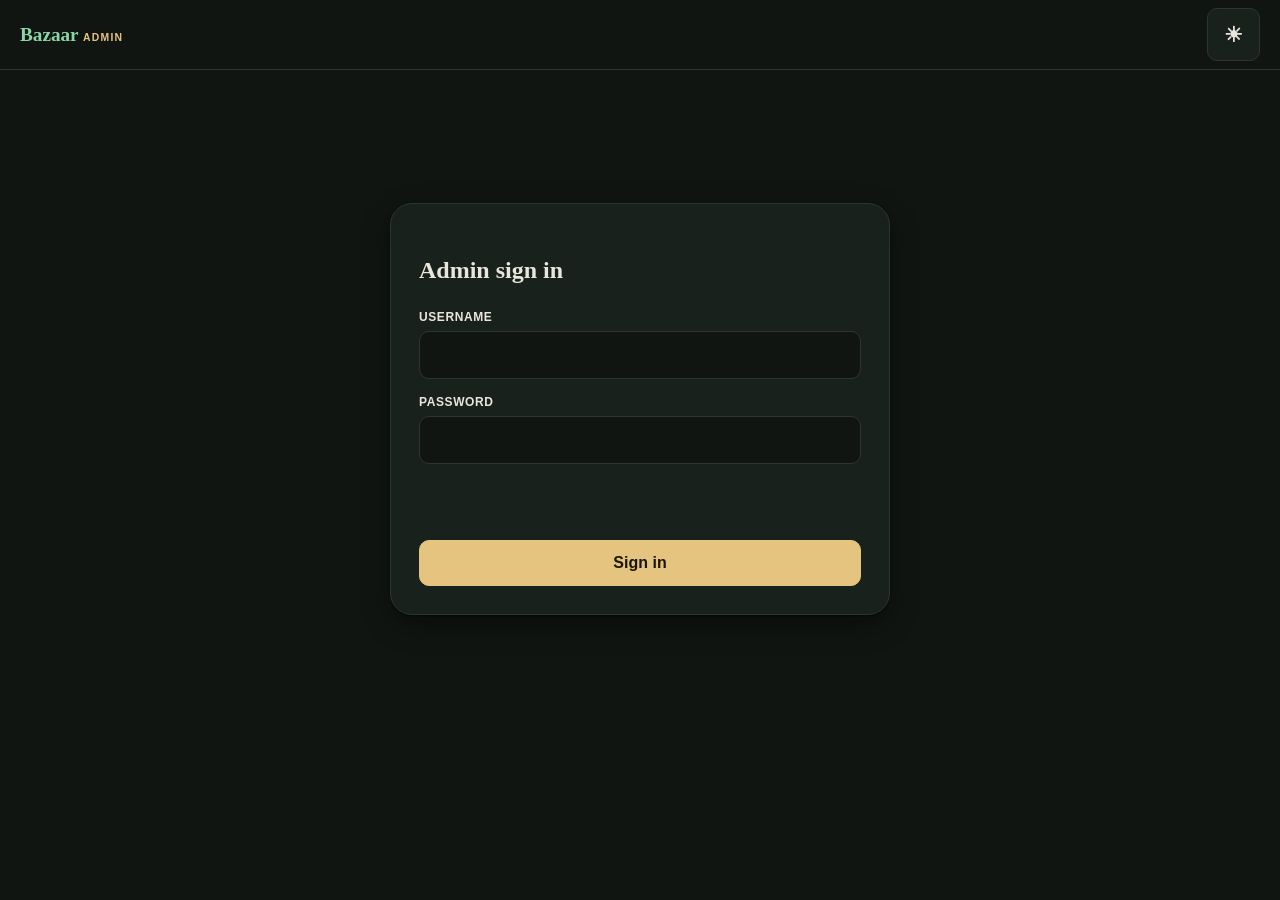
==== commit 5e023b22: "Default admin to dark and link to storefront Co-authored-by: arena-agent <297053741+arena-agent@user" ====
--- a/web/admin/index.html
+++ b/web/admin/index.html
@@ -1,9 +1,9 @@
 <!doctype html>
 <html lang="en"><head><meta charset="utf-8"><meta name="viewport" content="width=device-width,initial-scale=1"><meta name="robots" content="noindex,nofollow"><title>Bazaar Admin</title><script src="theme.js"></script><link rel="stylesheet" href="style.css"></head>
 <body>
-<header class="site-header"><div class="header-inner"><span class="brand">Bazaar <span class="brand-tag">Admin</span></span><div class="header-actions"><button id="sign-out" class="secondary-btn" type="button" hidden>Sign out</button><button id="theme-toggle" class="secondary-btn theme-toggle" type="button" aria-label="Switch colour theme" title="Switch colour theme">☀</button></div></div></header>
+<header class="site-header"><div class="header-inner"><span class="brand">Bazaar <span class="brand-tag">Admin</span></span><div class="header-actions"><a id="view-website" class="secondary-btn website-link" target="_blank" rel="noopener noreferrer" hidden><span class="website-full">View website</span><span class="website-short">Website</span><svg aria-hidden="true" viewBox="0 0 24 24" fill="none" stroke="currentColor" stroke-width="2"><path d="M13 5h6v6M19 5l-9 9M19 14v5H5V5h5"/></svg></a><button id="sign-out" class="secondary-btn" type="button" hidden>Sign out</button><button id="theme-toggle" class="secondary-btn theme-toggle" type="button" aria-label="Switch colour theme" title="Switch colour theme">☀</button></div></div></header>
 <main class="page">
 <section id="login" class="gate-wrap"><div class="gate-card"><div class="content"><h1>Admin sign in</h1><form id="login-form" class="gate-form"><div class="field"><label for="username">Username</label><input id="username" autocomplete="username" autocapitalize="none" required></div><div class="field"><label for="password">Password</label><input id="password" type="password" autocomplete="current-password" required></div><p id="login-error" class="message error" role="alert"></p><button id="login-button" class="primary-btn" disabled>Checking session…</button></form></div></div></section>
-<section id="dashboard" hidden><div id="list-view"><div class="dash-head"><div><h1>Admin panel</h1><p>Manage the catalog securely.</p></div><button id="add" type="button" class="primary-btn">Add product</button></div><div class="kpis"><div class="kpi"><div class="label">Products</div><div id="total-count" class="value">–</div></div><div class="kpi"><div class="label">In stock</div><div id="stock-count" class="value">–</div></div><div class="kpi"><div class="label">Out of stock</div><div id="out-count" class="value">–</div></div></div><p id="list-message" class="message" role="status"></p><button id="retry" class="secondary-btn" type="button" hidden>Retry</button><div id="product-list"></div></div>
+<section id="dashboard" hidden><div id="list-view"><div class="dash-head"><div><h1>Admin panel</h1><p>Manage the catalog securely.</p></div><button id="add" type="button" class="primary-btn">Add product</button></div><div class="kpis"><div class="kpi"><div class="label">Products</div><div id="total-count" class="value">–</div></div><div class="kpi"><div class="label">In stock</div><div id="stock-count" class="value">–</div></div><div class="kpi"><div class="label">Out of stock</div><div id="out-count" class="value">–</div></div></div><p id="list-message" class="message" role="status"></p><p id="save-success" class="message" role="status" hidden></p><button id="retry" class="secondary-btn" type="button" hidden>Retry</button><div id="product-list"></div></div>
 <form id="product-form" class="editor" hidden><h2 id="form-title">Add product</h2><div class="form-grid"><div class="field"><label for="name">Name</label><input id="name" maxlength="120" minlength="2" required></div><div class="field"><label for="price">Price (PKR)</label><input id="price" type="number" min="0.01" max="10000000" step="0.01" required></div></div><div class="field"><label for="description">Description</label><textarea id="description" rows="4" required></textarea></div><label class="stock-check"><input id="in-stock" type="checkbox" checked> In stock</label><div class="field"><label for="photos">Product photos (2 to 3)</label><input id="photos" type="file" accept="image/jpeg,image/png,image/webp,image/heic,image/heif" multiple><p class="hint">Photos are compressed before upload. Add at least two.</p><div id="image-list" class="image-grid"></div></div><p id="form-error" class="message error" role="alert"></p><div class="form-actions"><button id="save" type="submit" class="primary-btn">Save product</button><button id="cancel" type="button" class="secondary-btn">Cancel</button></div></form></section>
 </main><script src="assets/vendor/supabase.js"></script><script type="module" src="app.js"></script></body></html>
--- a/web/admin/style.css
+++ b/web/admin/style.css
@@ -6,12 +6,11 @@
   --font-display:"Playfair Display", Georgia, serif;
   --font-body:"Plus Jakarta Sans", -apple-system, BlinkMacSystemFont, "Segoe UI", sans-serif;
 }
-@media (prefers-color-scheme:dark) {
-  :root:not([data-theme="light"]) { --bg:#101512; --surface:#18211c; --surface-2:#212b25; --ink:#e9e6de; --muted:#aab4ac; --line:#2c362f; --primary:#8cd5a9; --primary-ink:#0a1f14; --gold:#e5c47f; --gold-ink:#1c1503; --accent-text:#e5c47f; --red:#f2aa94; --focus:#e5c47f; --shadow-color:#00000066; }
-}
 :root[data-theme="dark"] { --bg:#101512; --surface:#18211c; --surface-2:#212b25; --ink:#e9e6de; --muted:#aab4ac; --line:#2c362f; --primary:#8cd5a9; --primary-ink:#0a1f14; --gold:#e5c47f; --gold-ink:#1c1503; --accent-text:#e5c47f; --red:#f2aa94; --focus:#e5c47f; --shadow-color:#00000066; }
 *{box-sizing:border-box}body{margin:0;background:var(--bg);color:var(--ink);font-family:var(--font-body);line-height:1.5}button,input,textarea{font:inherit}button{cursor:pointer;min-height:44px}button:disabled{background:var(--surface);border-color:var(--line);color:var(--muted);cursor:not-allowed}[hidden]{display:none!important}:focus-visible{outline:3px solid var(--focus);outline-offset:2px}
 .site-header{border-bottom:1px solid var(--line);background:var(--bg)}.header-inner{min-height:64px;max-width:1280px;margin:auto;padding:8px 20px;display:flex;align-items:center;justify-content:space-between;gap:8px}.header-actions{display:flex;gap:8px;align-items:center}.theme-toggle{min-width:44px;font-size:1.3rem}.brand{font:700 1.2rem var(--font-display);color:var(--primary)}.brand-tag{font:700 .65rem var(--font-body);letter-spacing:.12em;text-transform:uppercase;color:var(--accent-text)}.page{max-width:1100px;margin:auto;padding:24px 20px}
 .gate-wrap{min-height:70vh;display:flex;align-items:center;justify-content:center}.gate-card,.editor{background:var(--surface);border:1px solid var(--line);border-radius:22px;box-shadow:0 1px 2px var(--shadow-color),0 10px 28px var(--shadow-color)}.gate-card{width:100%;max-width:500px}.content{padding:28px}.content h1,.dash-head h1,.editor h2{font-family:var(--font-display)}.gate-form,.editor{display:grid;gap:14px}.field label{display:block;font-size:.75rem;font-weight:700;text-transform:uppercase;letter-spacing:.05em;margin-bottom:5px}.field input,.field textarea{width:100%;border:1px solid var(--line);border-radius:10px;background:var(--bg);color:var(--ink);padding:11px;min-height:44px}.field input::placeholder,.field textarea::placeholder{color:var(--muted);opacity:1}.primary-btn,.secondary-btn{padding:10px 16px;border-radius:10px;font-weight:700}.primary-btn{background:var(--gold);border:1px solid var(--gold);color:var(--gold-ink)}.secondary-btn{background:var(--surface);border:1px solid var(--line);color:var(--ink)}
 .dash-head{display:flex;justify-content:space-between;align-items:center;gap:14px;flex-wrap:wrap}.dash-head h1{margin:0}.dash-head p,.hint{color:var(--muted)}.kpis{display:grid;grid-template-columns:repeat(3,minmax(0,1fr));gap:12px;margin:20px 0}.kpi{background:var(--surface);border:1px solid var(--line);border-radius:16px;padding:16px}.label{font-size:.8rem;color:var(--muted)}.value{font-size:1.5rem;font-weight:700}.product-row{display:flex;align-items:center;gap:12px;background:var(--surface);border:1px solid var(--line);border-radius:16px;padding:12px;margin:10px 0}.product-row img{width:62px;height:62px;object-fit:cover;border-radius:10px;background:var(--surface-2)}.info{flex:1;min-width:0;overflow-wrap:anywhere}.meta{color:var(--muted);font-size:.85rem}.actions,.form-actions{display:flex;gap:8px;flex-wrap:wrap}.editor{margin-top:20px;padding:20px}.editor h2{margin:0}.form-grid{display:grid;grid-template-columns:1fr 1fr;gap:12px}.stock-check{min-height:44px;display:flex;align-items:center;gap:8px}.image-grid{display:grid;grid-template-columns:repeat(auto-fill,minmax(100px,1fr));gap:10px}.image-slot{position:relative}.image-slot img{width:100%;aspect-ratio:1;object-fit:cover;border-radius:10px;background:var(--surface-2)}.image-slot button{width:100%;margin-top:4px}.message{min-height:1em;overflow-wrap:anywhere}.error{color:var(--red)}
 @media(max-width:600px){.kpis{gap:6px}.kpi{padding:10px}.form-grid{grid-template-columns:1fr}.product-row{flex-wrap:wrap}.actions{width:100%;justify-content:flex-end}.header-inner{padding-inline:12px}}
+
+.website-link{display:inline-flex;align-items:center;justify-content:center;gap:6px;min-height:44px;text-decoration:none;white-space:nowrap}.website-link svg{width:16px;height:16px;flex:none}.website-short{display:none}.success-link{color:var(--primary);font-weight:700;display:inline-flex;align-items:center;min-height:44px}.header-actions{min-width:0;flex-wrap:wrap;justify-content:flex-end}.brand{flex-shrink:0}@media(max-width:380px){.website-full{display:none}.website-short{display:inline}.header-actions{gap:4px}.header-actions .secondary-btn{padding-inline:8px}.brand{font-size:1rem}}
